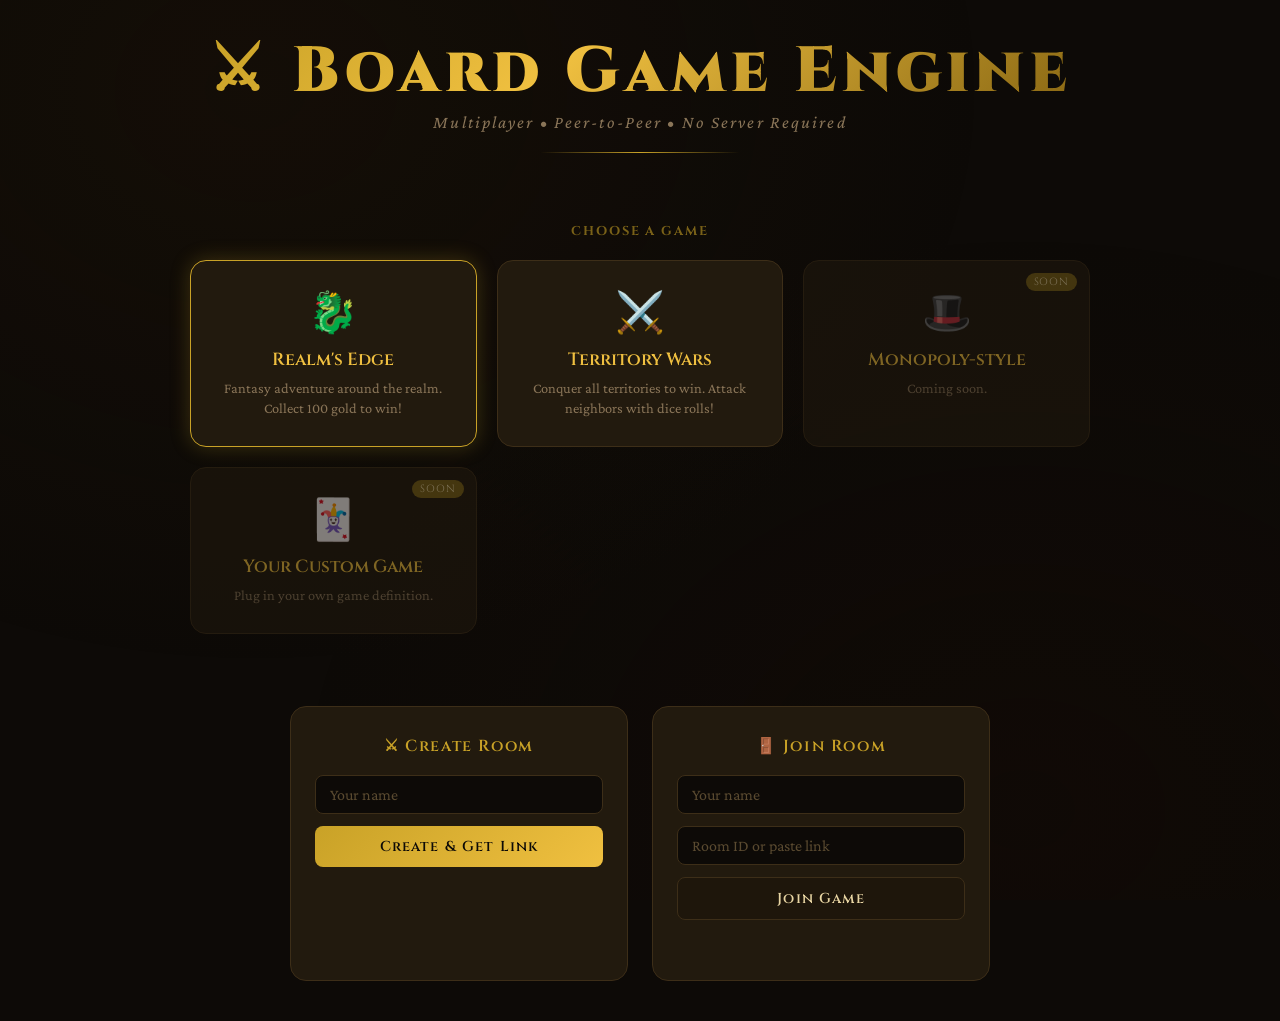
==== index.html @ 75da332e "Initial commit v.0.0.1" ====
<!DOCTYPE html>
<html lang="en">
<head>
  <meta charset="UTF-8">
  <meta name="viewport" content="width=device-width, initial-scale=1.0">
  <title>Board Game Engine — Lobby</title>
  <link rel="stylesheet" href="css/style.css">
  <link rel="icon" href="data:image/svg+xml,<svg xmlns='http://www.w3.org/2000/svg' viewBox='0 0 100 100'><text y='.9em' font-size='90'>🎲</text></svg>">
</head>
<body>

<main class="lobby-page">
  <header class="lobby-header">
    <div class="lobby-logo">⚔ Board Game Engine</div>
    <div class="lobby-subtitle">Multiplayer • Peer-to-Peer • No Server Required</div>
    <div class="gold-divider"></div>
  </header>

  <!-- Game Selection -->
  <section style="width:100%; max-width:900px; margin-bottom:32px;">
    <h2 style="font-family:'Cinzel',serif; color:var(--gold-dim); font-size:0.8rem; letter-spacing:0.15em; text-align:center; margin-bottom:20px;">CHOOSE A GAME</h2>
    <div class="games-grid" id="games-grid">
      <!-- Populated by JS -->
    </div>
  </section>

  <!-- Create / Join panels -->
  <div class="lobby-panels" id="lobby-panels">

    <!-- CREATE ROOM -->
    <div class="lobby-panel">
      <h2>⚔ Create Room</h2>
      <input type="text" id="host-name" placeholder="Your name" maxlength="20">
      <button class="btn btn-primary" id="btn-create" onclick="createRoom()">Create & Get Link</button>

      <div id="room-created" style="display:none; margin-top:16px;">
        <p style="font-size:0.82rem; color:var(--text-dim); margin-bottom:6px;">Share this link with friends:</p>
        <div class="room-link-box" id="room-link-display" onclick="copyLink(this)"></div>
        <p class="copy-hint">Click to copy · Share with up to 3 friends</p>
        <div id="waiting-players" style="margin-top:16px;">
          <p style="font-size:0.85rem; color:var(--text-dim); margin-bottom:8px;">Players in room:</p>
          <ul class="player-list" id="player-list-host"></ul>
        </div>
        <button class="btn btn-primary" id="btn-start" onclick="startGame()" disabled>Start Game</button>
        <p class="status-msg status-info" id="start-status">Waiting for at least 1 more player…</p>
      </div>
      <p class="status-msg" id="create-status"></p>
    </div>

    <!-- JOIN ROOM -->
    <div class="lobby-panel">
      <h2>🚪 Join Room</h2>
      <input type="text" id="join-name" placeholder="Your name" maxlength="20">
      <input type="text" id="join-code" placeholder="Room ID or paste link">
      <button class="btn btn-secondary" id="btn-join" onclick="joinRoom()">Join Game</button>
      <p class="status-msg" id="join-status"></p>
    </div>

  </div>

</main>

<script src="js/games/territory-wars.js"></script>
<script src="js/games/realms-edge.js"></script>

<script>
// ── Available games ─────────────────────────────────────────────────────────
const GAME_LIST = [
  { id: 'realms-edge',    obj: window.GAMES['realms-edge'] },
  { id: 'territory-wars', obj: window.GAMES['territory-wars'] },
  { id: 'monopoly',       obj: null, comingSoon: true, name: 'Monopoly-style', icon: '🎩', desc: 'Coming soon.' },
  { id: 'your-game',      obj: null, comingSoon: true, name: 'Your Custom Game', icon: '🃏', desc: 'Plug in your own game definition.' },
];
let selectedGameId = 'realms-edge';
let hostPlayers = [];
let myName = '';
const PLAYER_COLORS = ['#e74c3c', '#3498db', '#2ecc71', '#f39c12'];

// ── Render game cards ───────────────────────────────────────────────────────
function renderGameCards() {
  const grid = document.getElementById('games-grid');
  grid.innerHTML = GAME_LIST.map(g => {
    const game = g.obj || {};
    const name = g.name || game.name || g.id;
    const icon = g.icon || game.icon || '🎲';
    const desc = g.desc || game.description || '';
    const cs   = g.comingSoon;
    return `
      <div class="game-card ${g.id === selectedGameId ? 'selected' : ''} ${cs ? '' : ''}" 
           onclick="${cs ? '' : `selectGame('${g.id}')`}"
           style="${cs ? 'opacity:0.5;cursor:not-allowed' : 'cursor:pointer'}">
        ${cs ? `<div class="coming-soon">SOON</div>` : ''}
        <div class="game-card-icon">${icon}</div>
        <div class="game-card-name">${name}</div>
        <div class="game-card-desc">${desc}</div>
      </div>
    `;
  }).join('');
}

function selectGame(id) {
  selectedGameId = id;
  renderGameCards();
}

renderGameCards();

// ── CREATE ROOM ─────────────────────────────────────────────────────────────
function createRoom() {
  myName = document.getElementById('host-name').value.trim() || 'Host';
  const statusEl = document.getElementById('create-status');
  const btn = document.getElementById('btn-create');

  // Generate a random room ID locally — no P2P needed in the lobby.
  // play.html will create the actual PeerJS peer using this same ID.
  const roomId = Math.random().toString(36).slice(2, 10);

  hostPlayers = [{ id: roomId, name: myName, isHost: true }];

  const link = `${location.origin}${location.pathname.replace('index.html', '')}play.html?room=${roomId}&game=${selectedGameId}`;

  document.getElementById('room-created').style.display = 'block';
  document.getElementById('room-link-display').textContent = link;
  statusEl.textContent = '';
  btn.style.display = 'none';

  renderHostPlayerList();
  updateStartButton();

  // Store for play page
  sessionStorage.setItem('bge_room', roomId);
  sessionStorage.setItem('bge_name', myName);
  sessionStorage.setItem('bge_host', '1');
  sessionStorage.setItem('bge_game', selectedGameId);
}

function renderHostPlayerList() {
  const ul = document.getElementById('player-list-host');
  ul.innerHTML = hostPlayers.map((p, i) => `
    <li>
      <span class="player-dot" style="background:${PLAYER_COLORS[i]}"></span>
      ${p.name} ${p.isHost ? '<span style="font-size:0.75rem;color:var(--text-dim)">(you, host)</span>' : ''}
    </li>
  `).join('');
}

function updateStartButton() {
  const btn = document.getElementById('btn-start');
  const status = document.getElementById('start-status');
  btn.disabled = false;
  status.textContent = 'Share the link above, then start when ready. Others join from play.html.';
  sessionStorage.setItem('bge_players', JSON.stringify(hostPlayers));
}

function startGame() {
  sessionStorage.setItem('bge_players', JSON.stringify(hostPlayers));
  const roomId = sessionStorage.getItem('bge_room');
  window.location.href = `play.html?room=${roomId}&game=${selectedGameId}&host=1`;
}

function copyLink(el) {
  navigator.clipboard.writeText(el.textContent.trim()).then(() => {
    const orig = el.textContent;
    el.textContent = '✅ Copied!';
    setTimeout(() => el.textContent = orig, 1800);
  });
}

// ── JOIN ROOM ────────────────────────────────────────────────────────────────
function joinRoom() {
  myName = document.getElementById('join-name').value.trim() || 'Guest';
  let code = document.getElementById('join-code').value.trim();

  // Extract room ID from full link if pasted
  const match = code.match(/[?&]room=([^&]+)/);
  if (match) code = match[1];

  const gameMatch = document.getElementById('join-code').value.match(/[?&]game=([^&]+)/);
  const gameId = gameMatch ? gameMatch[1] : selectedGameId;

  if (!code) {
    setJoinStatus('Enter a Room ID or paste the link', 'err');
    return;
  }

  sessionStorage.setItem('bge_room', code);
  sessionStorage.setItem('bge_name', myName);
  sessionStorage.setItem('bge_host', '0');
  sessionStorage.setItem('bge_game', gameId);
  // The actual P2P connection happens in play.html
  window.location.href = `play.html?room=${code}&game=${gameId}`;
}

function setJoinStatus(msg, type) {
  const el = document.getElementById('join-status');
  el.textContent = msg;
  el.className = `status-msg status-${type}`;
}

// Auto-fill join code from URL
const urlRoom = new URLSearchParams(location.search).get('room');
if (urlRoom) {
  document.getElementById('join-code').value = location.href;
}
</script>
</body>
</html>
---- css/style.css ----
/* ═══════════════════════════════════════════════════════════════════════════
   BOARD GAME ENGINE — Styles
   Aesthetic: Dark tabletop luxury — mahogany, felt green, aged gold
   ═══════════════════════════════════════════════════════════════════════════ */

@import url('https://fonts.googleapis.com/css2?family=Cinzel:wght@400;600;900&family=Crimson+Pro:ital,wght@0,300;0,400;0,600;1,300;1,400&display=swap');

:root {
  --bg-deep:     #0d0a07;
  --bg-dark:     #1a1208;
  --bg-card:     #221a0e;
  --bg-panel:    #1e160b;
  --border:      #3d2e18;
  --border-glow: #8b6914;
  --gold:        #c9a227;
  --gold-light:  #f0c040;
  --gold-dim:    #7a6218;
  --text-main:   #e8d5a3;
  --text-dim:    #8a7558;
  --text-muted:  #5a4a30;
  --felt:        #0d2d1a;
  --felt-light:  #143d25;
  --red:         #c0392b;
  --green:       #27ae60;
  --radius:      8px;
  --radius-lg:   16px;
}

* { box-sizing: border-box; margin: 0; padding: 0; }

html, body {
  min-height: 100vh;
  background: var(--bg-deep);
  color: var(--text-main);
  font-family: 'Crimson Pro', serif;
  font-size: 16px;
  overflow-x: hidden;
}

/* ── Background texture ── */
body::before {
  content: '';
  position: fixed;
  inset: 0;
  background-image:
    radial-gradient(ellipse at 20% 10%, #2a1a0840 0%, transparent 50%),
    radial-gradient(ellipse at 80% 90%, #1a0a0440 0%, transparent 50%);
  pointer-events: none;
  z-index: 0;
}

/* ════════════════════════════════════════
   LOBBY PAGE
   ════════════════════════════════════════ */

.lobby-page {
  position: relative;
  z-index: 1;
  min-height: 100vh;
  display: flex;
  flex-direction: column;
  align-items: center;
  padding: 40px 20px;
}

.lobby-header {
  text-align: center;
  margin-bottom: 50px;
}

.lobby-logo {
  font-family: 'Cinzel', serif;
  font-size: clamp(2rem, 6vw, 4rem);
  font-weight: 900;
  background: linear-gradient(135deg, #c9a227 0%, #f0c040 40%, #8b6914 100%);
  -webkit-background-clip: text;
  -webkit-text-fill-color: transparent;
  background-clip: text;
  letter-spacing: 0.08em;
  line-height: 1;
  margin-bottom: 8px;
}

.lobby-subtitle {
  color: var(--text-dim);
  font-style: italic;
  font-size: 1.1rem;
  letter-spacing: 0.12em;
}

.gold-divider {
  width: 200px;
  height: 1px;
  background: linear-gradient(90deg, transparent, var(--gold), transparent);
  margin: 20px auto;
}

/* Game selection grid */
.games-grid {
  display: grid;
  grid-template-columns: repeat(auto-fill, minmax(240px, 1fr));
  gap: 20px;
  max-width: 900px;
  width: 100%;
  margin-bottom: 40px;
}

.game-card {
  background: var(--bg-card);
  border: 1px solid var(--border);
  border-radius: var(--radius-lg);
  padding: 28px 22px;
  cursor: pointer;
  transition: all 0.25s ease;
  text-align: center;
  position: relative;
  overflow: hidden;
}

.game-card::before {
  content: '';
  position: absolute;
  inset: 0;
  background: linear-gradient(135deg, var(--gold-dim)10 0%, transparent 60%);
  opacity: 0;
  transition: opacity 0.25s;
}

.game-card:hover::before { opacity: 1; }
.game-card:hover { border-color: var(--gold); transform: translateY(-3px); box-shadow: 0 8px 30px #c9a22720; }
.game-card.selected { border-color: var(--gold); box-shadow: 0 0 20px #c9a22740; }

.game-card-icon { font-size: 2.5rem; margin-bottom: 12px; }
.game-card-name { font-family: 'Cinzel', serif; font-size: 1.1rem; font-weight: 600; color: var(--gold-light); margin-bottom: 6px; }
.game-card-desc { font-size: 0.9rem; color: var(--text-dim); line-height: 1.4; }

.coming-soon {
  position: absolute;
  top: 12px; right: 12px;
  font-size: 0.65rem;
  background: var(--gold-dim);
  color: var(--text-main);
  padding: 2px 8px;
  border-radius: 20px;
  font-family: 'Cinzel', serif;
  letter-spacing: 0.08em;
}

/* Lobby panels */
.lobby-panels {
  display: grid;
  grid-template-columns: 1fr 1fr;
  gap: 24px;
  max-width: 700px;
  width: 100%;
}

@media (max-width: 580px) {
  .lobby-panels { grid-template-columns: 1fr; }
}

.lobby-panel {
  background: var(--bg-card);
  border: 1px solid var(--border);
  border-radius: var(--radius-lg);
  padding: 28px 24px;
}

.lobby-panel h2 {
  font-family: 'Cinzel', serif;
  font-size: 1rem;
  font-weight: 600;
  color: var(--gold);
  letter-spacing: 0.1em;
  margin-bottom: 18px;
  text-align: center;
}

/* Inputs & buttons */
input[type="text"] {
  width: 100%;
  background: var(--bg-deep);
  border: 1px solid var(--border);
  border-radius: var(--radius);
  color: var(--text-main);
  font-family: 'Crimson Pro', serif;
  font-size: 1rem;
  padding: 10px 14px;
  margin-bottom: 12px;
  transition: border-color 0.2s;
  outline: none;
}
input[type="text"]:focus { border-color: var(--gold); }
input[type="text"]::placeholder { color: var(--text-muted); }

.btn {
  display: block;
  width: 100%;
  padding: 11px 20px;
  border: none;
  border-radius: var(--radius);
  cursor: pointer;
  font-family: 'Cinzel', serif;
  font-size: 0.9rem;
  font-weight: 600;
  letter-spacing: 0.08em;
  transition: all 0.2s;
  text-align: center;
}

.btn-primary {
  background: linear-gradient(135deg, #c9a227, #f0c040);
  color: #0d0a07;
}
.btn-primary:hover { filter: brightness(1.15); transform: translateY(-1px); }

.btn-secondary {
  background: var(--bg-panel);
  color: var(--text-main);
  border: 1px solid var(--border);
}
.btn-secondary:hover { border-color: var(--gold); color: var(--gold); }

.btn:disabled {
  opacity: 0.4;
  cursor: not-allowed;
  transform: none;
}

/* Room link display */
.room-link-box {
  background: var(--bg-deep);
  border: 1px solid var(--border-glow);
  border-radius: var(--radius);
  padding: 10px 14px;
  margin: 12px 0;
  font-size: 0.8rem;
  color: var(--gold-light);
  word-break: break-all;
  cursor: pointer;
  transition: background 0.2s;
  font-family: monospace;
}
.room-link-box:hover { background: #2a1a0a; }

.copy-hint { font-size: 0.75rem; color: var(--text-muted); text-align: center; margin-top: 4px; }

/* Status messages */
.status-msg { font-size: 0.9rem; text-align: center; margin-top: 12px; min-height: 20px; }
.status-ok  { color: var(--green); }
.status-err { color: var(--red); }
.status-info { color: var(--text-dim); font-style: italic; }

/* Waiting room */
.waiting-room {
  text-align: center;
  padding: 20px;
}

.waiting-room h3 {
  font-family: 'Cinzel', serif;
  color: var(--gold);
  margin-bottom: 12px;
}

.player-list {
  list-style: none;
  margin: 16px 0;
}

.player-list li {
  display: flex;
  align-items: center;
  gap: 10px;
  padding: 8px 12px;
  background: var(--bg-panel);
  border-radius: var(--radius);
  margin-bottom: 8px;
  font-size: 0.95rem;
}

.player-dot {
  width: 10px; height: 10px;
  border-radius: 50%;
}

/* ════════════════════════════════════════
   GAME PAGE
   ════════════════════════════════════════ */

.game-page {
  position: relative;
  z-index: 1;
  min-height: 100vh;
  display: flex;
  flex-direction: column;
}

.game-header {
  background: var(--bg-card);
  border-bottom: 1px solid var(--border);
  padding: 10px 20px;
  display: flex;
  align-items: center;
  justify-content: space-between;
  flex-wrap: wrap;
  gap: 10px;
}

.game-header-title {
  font-family: 'Cinzel', serif;
  font-size: 1.1rem;
  color: var(--gold);
  font-weight: 600;
}

.header-status {
  font-size: 0.85rem;
  color: var(--text-dim);
}

.header-players {
  display: flex;
  gap: 8px;
  flex-wrap: wrap;
}

/* ── Game rendering area ── */
#game-container {
  flex: 1;
  padding: 12px;
  overflow: auto;
}

/* Game wrap */
.game-wrap {
  max-width: 1100px;
  margin: 0 auto;
}

.game-top-bar {
  display: flex;
  align-items: center;
  gap: 12px;
  flex-wrap: wrap;
  margin-bottom: 12px;
  background: var(--bg-card);
  border: 1px solid var(--border);
  border-radius: var(--radius);
  padding: 10px 16px;
}

.turn-badge {
  font-family: 'Cinzel', serif;
  font-size: 0.8rem;
  font-weight: 600;
  letter-spacing: 0.08em;
  padding: 4px 12px;
  border-radius: 20px;
  border: 1px solid;
}

.phase-badge {
  font-size: 0.8rem;
  background: var(--bg-panel);
  border: 1px solid var(--border);
  border-radius: 20px;
  padding: 4px 12px;
  color: var(--text-dim);
  font-family: 'Cinzel', serif;
  letter-spacing: 0.06em;
}

.armies-badge {
  font-size: 0.8rem;
  background: #27ae6020;
  border: 1px solid #27ae60;
  border-radius: 20px;
  padding: 4px 12px;
  color: #27ae60;
  animation: pulse 1.5s infinite;
}

@keyframes pulse {
  0%, 100% { opacity: 1; }
  50% { opacity: 0.6; }
}

.player-list-mini {
  display: flex;
  gap: 8px;
  flex-wrap: wrap;
  margin-left: auto;
}

.player-chip {
  font-size: 0.75rem;
  border: 1px solid;
  border-radius: 20px;
  padding: 3px 10px;
  display: flex;
  align-items: center;
  gap: 5px;
  font-family: 'Cinzel', serif;
}

.player-chip.dead { opacity: 0.35; text-decoration: line-through; }

.chip-dot { width: 7px; height: 7px; border-radius: 50%; }
.chip-count { margin-left: 3px; font-size: 0.8rem; }

/* ── Game main layout ── */
.game-main {
  display: grid;
  grid-template-columns: 1fr 240px;
  gap: 12px;
  align-items: start;
}

@media (max-width: 700px) {
  .game-main { grid-template-columns: 1fr; }
}

/* ── Map ── */
.map-container {
  background: var(--felt);
  border: 2px solid var(--border);
  border-radius: var(--radius-lg);
  overflow: hidden;
  box-shadow: inset 0 0 40px #00000060;
  position: relative;
}

#game-map {
  width: 100%;
  height: auto;
  display: block;
}

.map-edge {
  stroke: #2a4a30;
  stroke-width: 2;
  stroke-dasharray: 6, 4;
}

.territory text { pointer-events: none; }

.terr-name {
  font-family: 'Cinzel', serif;
  font-size: 9px;
  fill: #c8d8c0;
  letter-spacing: 0.04em;
}

.terr-armies {
  font-family: 'Cinzel', serif;
  font-size: 11px;
  fill: #f0e8c0;
  font-weight: 600;
}

.territory.selected circle { stroke-width: 3; }
.territory:hover circle { opacity: 0.9; }
.territory.attackable circle { stroke: #ff4444 !important; }

/* ── Side panel ── */
.side-panel {
  display: flex;
  flex-direction: column;
  gap: 12px;
}

.controls-panel {
  background: var(--bg-card);
  border: 1px solid var(--border);
  border-radius: var(--radius);
  padding: 16px;
}

.controls-panel h3 {
  font-family: 'Cinzel', serif;
  font-size: 0.9rem;
  color: var(--gold);
  margin-bottom: 10px;
}

.hint {
  font-size: 0.82rem;
  color: var(--text-dim);
  font-style: italic;
  line-height: 1.4;
  margin-bottom: 12px;
}

.waiting-text {
  font-size: 0.9rem;
  color: var(--text-dim);
  font-style: italic;
  text-align: center;
  padding: 12px 0;
}

.ctrl-btn {
  display: block;
  width: 100%;
  padding: 9px;
  border-radius: var(--radius);
  border: none;
  cursor: pointer;
  font-family: 'Cinzel', serif;
  font-size: 0.8rem;
  font-weight: 600;
  letter-spacing: 0.06em;
  transition: all 0.2s;
  margin-top: 8px;
}

.ctrl-btn.primary { background: linear-gradient(135deg, #c9a227, #f0c040); color: #0d0a07; }
.ctrl-btn.primary:hover { filter: brightness(1.15); }
.ctrl-btn.secondary { background: var(--bg-panel); color: var(--text-main); border: 1px solid var(--border); }
.ctrl-btn.secondary:hover { border-color: var(--gold); color: var(--gold); }

/* Dice result */
.dice-result {
  background: var(--bg-card);
  border: 1px solid var(--border-glow);
  border-radius: var(--radius);
  padding: 14px;
}

.dice-row {
  display: flex;
  align-items: center;
  gap: 6px;
  margin-bottom: 6px;
}

.dice-label {
  font-size: 0.75rem;
  color: var(--text-dim);
  width: 48px;
  font-family: 'Cinzel', serif;
}

.die {
  width: 28px;
  height: 28px;
  border-radius: 5px;
  display: flex;
  align-items: center;
  justify-content: center;
  font-family: 'Cinzel', serif;
  font-weight: 600;
  font-size: 0.9rem;
}

.die.atk { background: #c0392b22; border: 1px solid #c0392b; color: #e74c3c; }
.die.def { background: #2980b922; border: 1px solid #2980b9; color: #3498db; }

.dice-outcome {
  font-size: 0.8rem;
  color: var(--gold);
  font-family: 'Cinzel', serif;
  margin-top: 6px;
  text-align: center;
}

/* Game log */
.game-log {
  background: var(--bg-card);
  border: 1px solid var(--border);
  border-radius: var(--radius);
  padding: 14px;
  max-height: 200px;
  overflow-y: auto;
}

.game-log h4 {
  font-family: 'Cinzel', serif;
  font-size: 0.8rem;
  color: var(--gold-dim);
  letter-spacing: 0.08em;
  margin-bottom: 8px;
}

.log-line {
  font-size: 0.78rem;
  color: var(--text-dim);
  padding: 3px 0;
  border-bottom: 1px solid var(--bg-panel);
  line-height: 1.4;
}

.log-line:last-child { border-bottom: none; }

/* Game over overlay */
.gameover-overlay {
  position: fixed;
  inset: 0;
  background: #0d0a07cc;
  display: flex;
  align-items: center;
  justify-content: center;
  z-index: 100;
  backdrop-filter: blur(6px);
  animation: fadeIn 0.5s ease;
}

.gameover-box {
  background: var(--bg-card);
  border: 2px solid var(--gold);
  border-radius: var(--radius-lg);
  padding: 50px 60px;
  text-align: center;
  box-shadow: 0 0 60px #c9a22740;
  animation: scaleIn 0.4s ease;
}

.gameover-crown { font-size: 4rem; margin-bottom: 16px; }
.gameover-box h2 { font-family: 'Cinzel', serif; font-size: 2rem; color: var(--gold-light); margin-bottom: 10px; }
.gameover-box p { color: var(--text-dim); font-style: italic; font-size: 1.1rem; }

@keyframes fadeIn { from { opacity: 0; } to { opacity: 1; } }
@keyframes scaleIn { from { transform: scale(0.8); opacity: 0; } to { transform: scale(1); opacity: 1; } }

/* ── Chat ── */
.chat-panel {
  background: var(--bg-card);
  border-top: 1px solid var(--border);
  padding: 10px 20px;
  display: flex;
  gap: 10px;
  align-items: center;
}

.chat-input {
  flex: 1;
  background: var(--bg-deep);
  border: 1px solid var(--border);
  border-radius: var(--radius);
  color: var(--text-main);
  font-family: 'Crimson Pro', serif;
  font-size: 0.9rem;
  padding: 8px 12px;
  outline: none;
}
.chat-input:focus { border-color: var(--gold); }

.chat-send {
  background: var(--gold-dim);
  border: none;
  border-radius: var(--radius);
  color: var(--text-main);
  padding: 8px 16px;
  cursor: pointer;
  font-family: 'Cinzel', serif;
  font-size: 0.8rem;
}

/* Chat log popup */
.chat-log {
  max-height: 120px;
  overflow-y: auto;
  font-size: 0.82rem;
  color: var(--text-dim);
}

.chat-line { padding: 2px 0; }
.chat-line strong { color: var(--text-main); }

/* Loading spinner */
.loading {
  text-align: center;
  padding: 60px;
  font-family: 'Cinzel', serif;
  color: var(--gold-dim);
  font-size: 1rem;
  letter-spacing: 0.1em;
}

.spinner {
  width: 40px;
  height: 40px;
  border: 3px solid var(--border);
  border-top-color: var(--gold);
  border-radius: 50%;
  animation: spin 1s linear infinite;
  margin: 0 auto 16px;
}

@keyframes spin { to { transform: rotate(360deg); } }

/* Scrollbar */
::-webkit-scrollbar { width: 6px; }
::-webkit-scrollbar-track { background: var(--bg-deep); }
::-webkit-scrollbar-thumb { background: var(--border); border-radius: 3px; }
::-webkit-scrollbar-thumb:hover { background: var(--gold-dim); }

/* ════════════════════════════════════════
   REALM'S EDGE — Game-specific styles
   ════════════════════════════════════════ */

.re-wrap { max-width: 1140px; margin: 0 auto; padding: 8px; }

.re-layout {
  display: grid;
  grid-template-columns: 1fr 255px;
  gap: 12px;
  align-items: start;
}
@media (max-width: 720px) { .re-layout { grid-template-columns: 1fr; } }

/* Board */
.re-board-svg-wrap {
  background: var(--felt);
  border: 2px solid var(--border);
  border-radius: var(--radius-lg);
  overflow: hidden;
  box-shadow: inset 0 0 50px #00000070;
}

/* Side column */
.re-side-col { display: flex; flex-direction: column; gap: 10px; }

/* Player cards */
.re-players { display: flex; flex-direction: column; gap: 8px; }

.re-pcard {
  background: var(--bg-card);
  border: 1px solid;
  border-radius: var(--radius);
  padding: 10px 12px;
  transition: border-color 0.2s;
}
.re-pcard.cur { box-shadow: 0 0 12px #c9a22730; }

.re-pcard-head { display: flex; align-items: center; gap: 7px; margin-bottom: 3px; }
.re-icon { font-size: 1.1rem; }
.re-live-dot {
  width: 8px; height: 8px; border-radius: 50%;
  margin-left: auto;
  animation: pulse 1.4s infinite;
}
.re-pclass { font-size: 0.72rem; color: var(--text-muted); font-style: italic; margin-bottom: 5px; }

.re-bar-row { display: flex; align-items: center; gap: 5px; margin-bottom: 3px; }
.re-bl { font-size: 0.7rem; width: 18px; }
.re-barbg { flex: 1; height: 5px; background: var(--bg-panel); border-radius: 3px; overflow: hidden; }
.re-barfill { height: 100%; border-radius: 3px; transition: width 0.4s ease; }
.re-bv { font-size: 0.7rem; color: var(--text-dim); width: 36px; text-align: right; }
.re-pmini { font-size: 0.68rem; color: var(--text-muted); margin-top: 4px; }

/* Action panel */
.re-actions {
  background: var(--bg-card);
  border: 1px solid var(--border);
  border-radius: var(--radius);
  padding: 14px;
}
.re-actions h3 {
  font-family: 'Cinzel', serif;
  font-size: 0.85rem;
  color: var(--gold);
  margin-bottom: 10px;
}
.re-wait { font-size: 0.85rem; color: var(--text-dim); font-style: italic; text-align: center; padding: 8px 0; }

.re-btn {
  display: block; width: 100%;
  padding: 9px 12px;
  border: none; border-radius: var(--radius);
  cursor: pointer;
  font-family: 'Cinzel', serif;
  font-size: 0.78rem; font-weight: 600;
  letter-spacing: 0.05em;
  margin-bottom: 7px;
  transition: all 0.18s;
  text-align: center;
}
.re-btn:last-child { margin-bottom: 0; }
.re-btn:disabled { opacity: 0.4; cursor: not-allowed; }

.re-btn.pri { background: linear-gradient(135deg, #c9a227, #f0c040); color: #0d0a07; }
.re-btn.pri:not(:disabled):hover { filter: brightness(1.15); transform: translateY(-1px); }
.re-btn.danger { background: #c0392b22; border: 1px solid #c0392b; color: #e74c3c; }
.re-btn.danger:hover { background: #c0392b44; }
.re-btn.magic { background: #3498db22; border: 1px solid #3498db; color: #5dade2; }
.re-btn.magic:hover { background: #3498db44; }
.re-btn.sec { background: var(--bg-panel); border: 1px solid var(--border); color: var(--text-main); }
.re-btn.sec:hover { border-color: var(--gold); color: var(--gold); }
.re-btn.ghost { background: transparent; color: var(--text-dim); font-size: 0.72rem; }
.re-btn.ghost:hover { color: var(--text-main); }

/* Class selection grid */
.re-class-grid {
  display: grid;
  grid-template-columns: 1fr 1fr;
  gap: 8px;
  margin-top: 8px;
}
.re-class-btn {
  background: var(--bg-panel);
  border: 1px solid var(--border);
  border-radius: var(--radius);
  padding: 10px 8px;
  cursor: pointer;
  transition: all 0.2s;
  text-align: center;
  color: var(--text-main);
}
.re-class-btn:hover { border-color: var(--gold); background: var(--bg-card); transform: translateY(-2px); }

/* Log */
.re-log {
  background: var(--bg-card);
  border: 1px solid var(--border);
  border-radius: var(--radius);
  padding: 12px;
  max-height: 200px;
  overflow-y: auto;
}
.re-log-hd { font-family: 'Cinzel', serif; font-size: 0.75rem; color: var(--gold-dim); letter-spacing: 0.08em; margin-bottom: 7px; }
.re-log-ln { font-size: 0.75rem; color: var(--text-dim); padding: 3px 0; border-bottom: 1px solid var(--bg-panel); line-height: 1.4; }
.re-log-ln:last-child { border-bottom: none; }
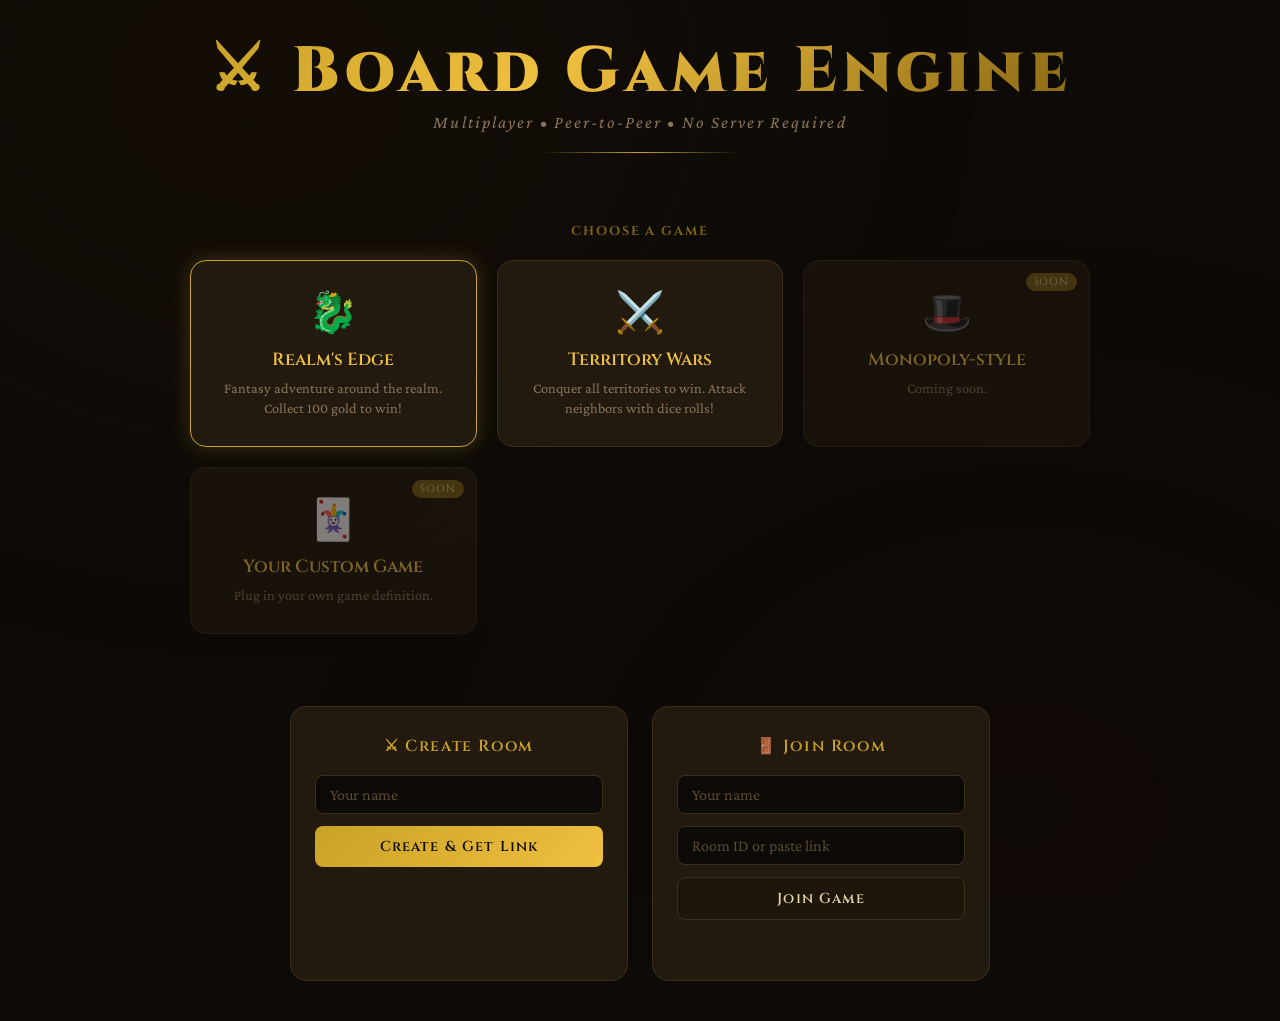
==== commit d07b1371: "Add host and guest lobby UI with game start functionality" ====
--- a/index.html
+++ b/index.html
@@ -108,30 +108,14 @@
 // ── CREATE ROOM ─────────────────────────────────────────────────────────────
 function createRoom() {
   myName = document.getElementById('host-name').value.trim() || 'Host';
-  const statusEl = document.getElementById('create-status');
-  const btn = document.getElementById('btn-create');
-
-  // Generate a random room ID locally — no P2P needed in the lobby.
-  // play.html will create the actual PeerJS peer using this same ID.
   const roomId = Math.random().toString(36).slice(2, 10);
-
-  hostPlayers = [{ id: roomId, name: myName, isHost: true }];
-
-  const link = `${location.origin}${location.pathname.replace('index.html', '')}play.html?room=${roomId}&game=${selectedGameId}`;
-
-  document.getElementById('room-created').style.display = 'block';
-  document.getElementById('room-link-display').textContent = link;
-  statusEl.textContent = '';
-  btn.style.display = 'none';
-
-  renderHostPlayerList();
-  updateStartButton();
-
-  // Store for play page
   sessionStorage.setItem('bge_room', roomId);
   sessionStorage.setItem('bge_name', myName);
   sessionStorage.setItem('bge_host', '1');
   sessionStorage.setItem('bge_game', selectedGameId);
+  // Go to play.html immediately so the PeerJS peer is created right away,
+  // allowing guests to join before the host explicitly starts the game.
+  window.location.href = `play.html?room=${roomId}&game=${selectedGameId}&host=1`;
 }
 
 function renderHostPlayerList() {
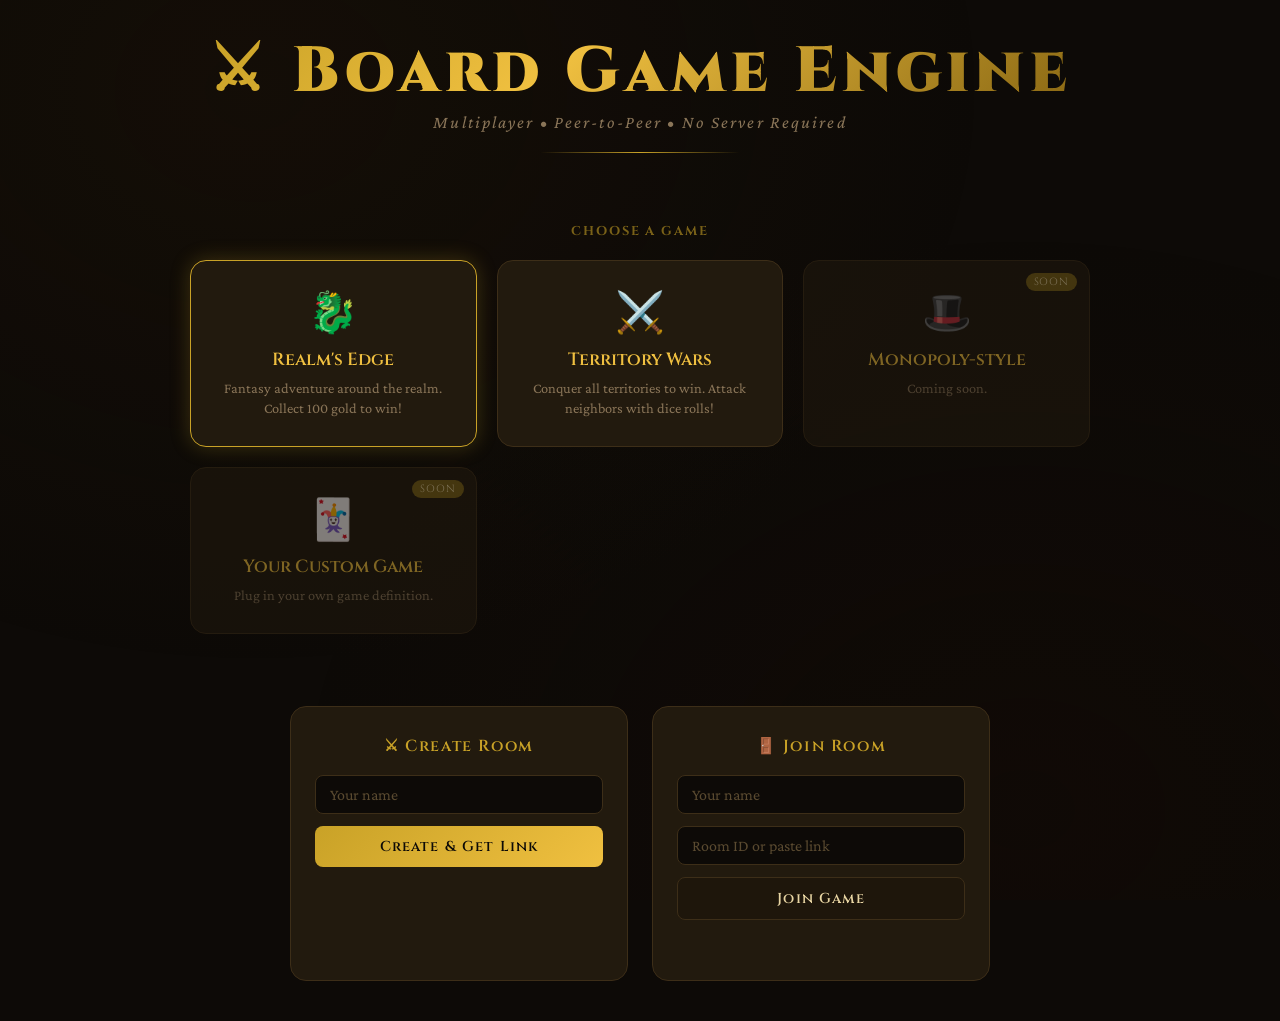
==== commit 176a1271: "Enhance room creation process and update connection retry logic for guests" ====
--- a/index.html
+++ b/index.html
@@ -108,14 +108,26 @@
 // ── CREATE ROOM ─────────────────────────────────────────────────────────────
 function createRoom() {
   myName = document.getElementById('host-name').value.trim() || 'Host';
+  const statusEl = document.getElementById('create-status');
+  const btn = document.getElementById('btn-create');
+
   const roomId = Math.random().toString(36).slice(2, 10);
+  hostPlayers = [{ id: roomId, name: myName, isHost: true }];
+
+  const link = `${location.origin}${location.pathname.replace('index.html', '')}play.html?room=${roomId}&game=${selectedGameId}`;
+  document.getElementById('room-created').style.display = 'block';
+  document.getElementById('room-link-display').textContent = link;
+  statusEl.textContent = '';
+  btn.style.display = 'none';
+
+  renderHostPlayerList();
+  updateStartButton();
+
   sessionStorage.setItem('bge_room', roomId);
   sessionStorage.setItem('bge_name', myName);
   sessionStorage.setItem('bge_host', '1');
   sessionStorage.setItem('bge_game', selectedGameId);
-  // Go to play.html immediately so the PeerJS peer is created right away,
-  // allowing guests to join before the host explicitly starts the game.
-  window.location.href = `play.html?room=${roomId}&game=${selectedGameId}&host=1`;
+  sessionStorage.setItem('bge_players', JSON.stringify(hostPlayers));
 }
 
 function renderHostPlayerList() {
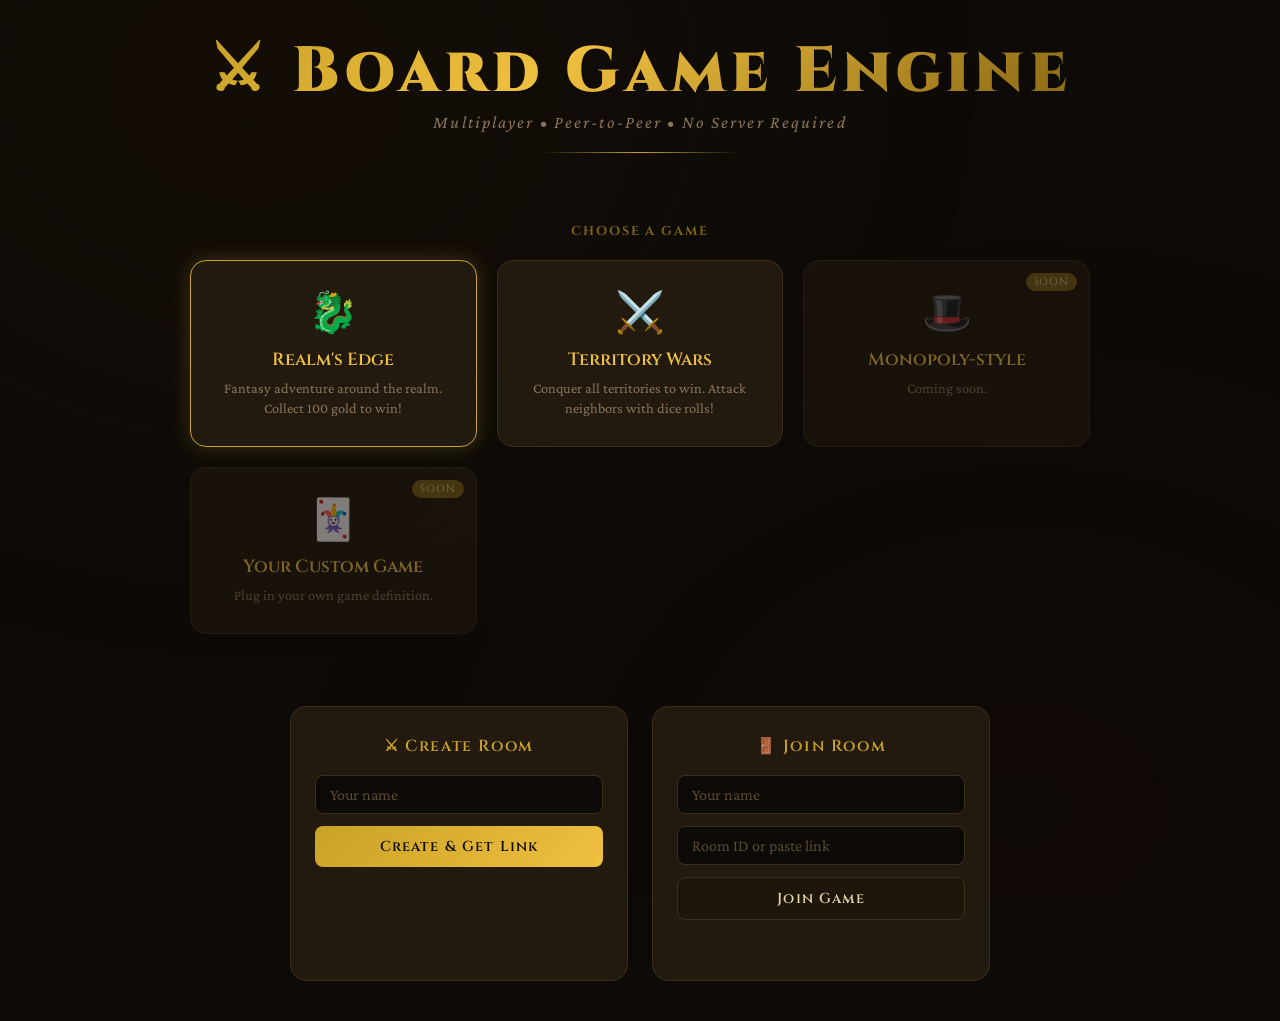
==== commit df249268: "Update host player list display and improve start game instructions" ====
--- a/index.html
+++ b/index.html
@@ -108,26 +108,14 @@
 // ── CREATE ROOM ─────────────────────────────────────────────────────────────
 function createRoom() {
   myName = document.getElementById('host-name').value.trim() || 'Host';
-  const statusEl = document.getElementById('create-status');
-  const btn = document.getElementById('btn-create');
-
   const roomId = Math.random().toString(36).slice(2, 10);
-  hostPlayers = [{ id: roomId, name: myName, isHost: true }];
-
-  const link = `${location.origin}${location.pathname.replace('index.html', '')}play.html?room=${roomId}&game=${selectedGameId}`;
-  document.getElementById('room-created').style.display = 'block';
-  document.getElementById('room-link-display').textContent = link;
-  statusEl.textContent = '';
-  btn.style.display = 'none';
-
-  renderHostPlayerList();
-  updateStartButton();
-
   sessionStorage.setItem('bge_room', roomId);
   sessionStorage.setItem('bge_name', myName);
   sessionStorage.setItem('bge_host', '1');
   sessionStorage.setItem('bge_game', selectedGameId);
-  sessionStorage.setItem('bge_players', JSON.stringify(hostPlayers));
+  // Redirect to play.html immediately so the PeerJS peer is live — guests who
+  // click the invite link will see the host's lobby and be listed in real-time.
+  window.location.href = `play.html?room=${roomId}&game=${selectedGameId}&host=1`;
 }
 
 function renderHostPlayerList() {
@@ -135,7 +123,7 @@
   ul.innerHTML = hostPlayers.map((p, i) => `
     <li>
       <span class="player-dot" style="background:${PLAYER_COLORS[i]}"></span>
-      ${p.name} ${p.isHost ? '<span style="font-size:0.75rem;color:var(--text-dim)">(you, host)</span>' : ''}
+      ${p.name}${p.isHost ? ' <span style="font-size:0.75rem;color:var(--text-dim)">(you)</span>' : ''}
     </li>
   `).join('');
 }
@@ -144,7 +132,7 @@
   const btn = document.getElementById('btn-start');
   const status = document.getElementById('start-status');
   btn.disabled = false;
-  status.textContent = 'Share the link above, then start when ready. Others join from play.html.';
+  status.textContent = 'Share the link above. Friends can join once you click Start Game.';
   sessionStorage.setItem('bge_players', JSON.stringify(hostPlayers));
 }
 
